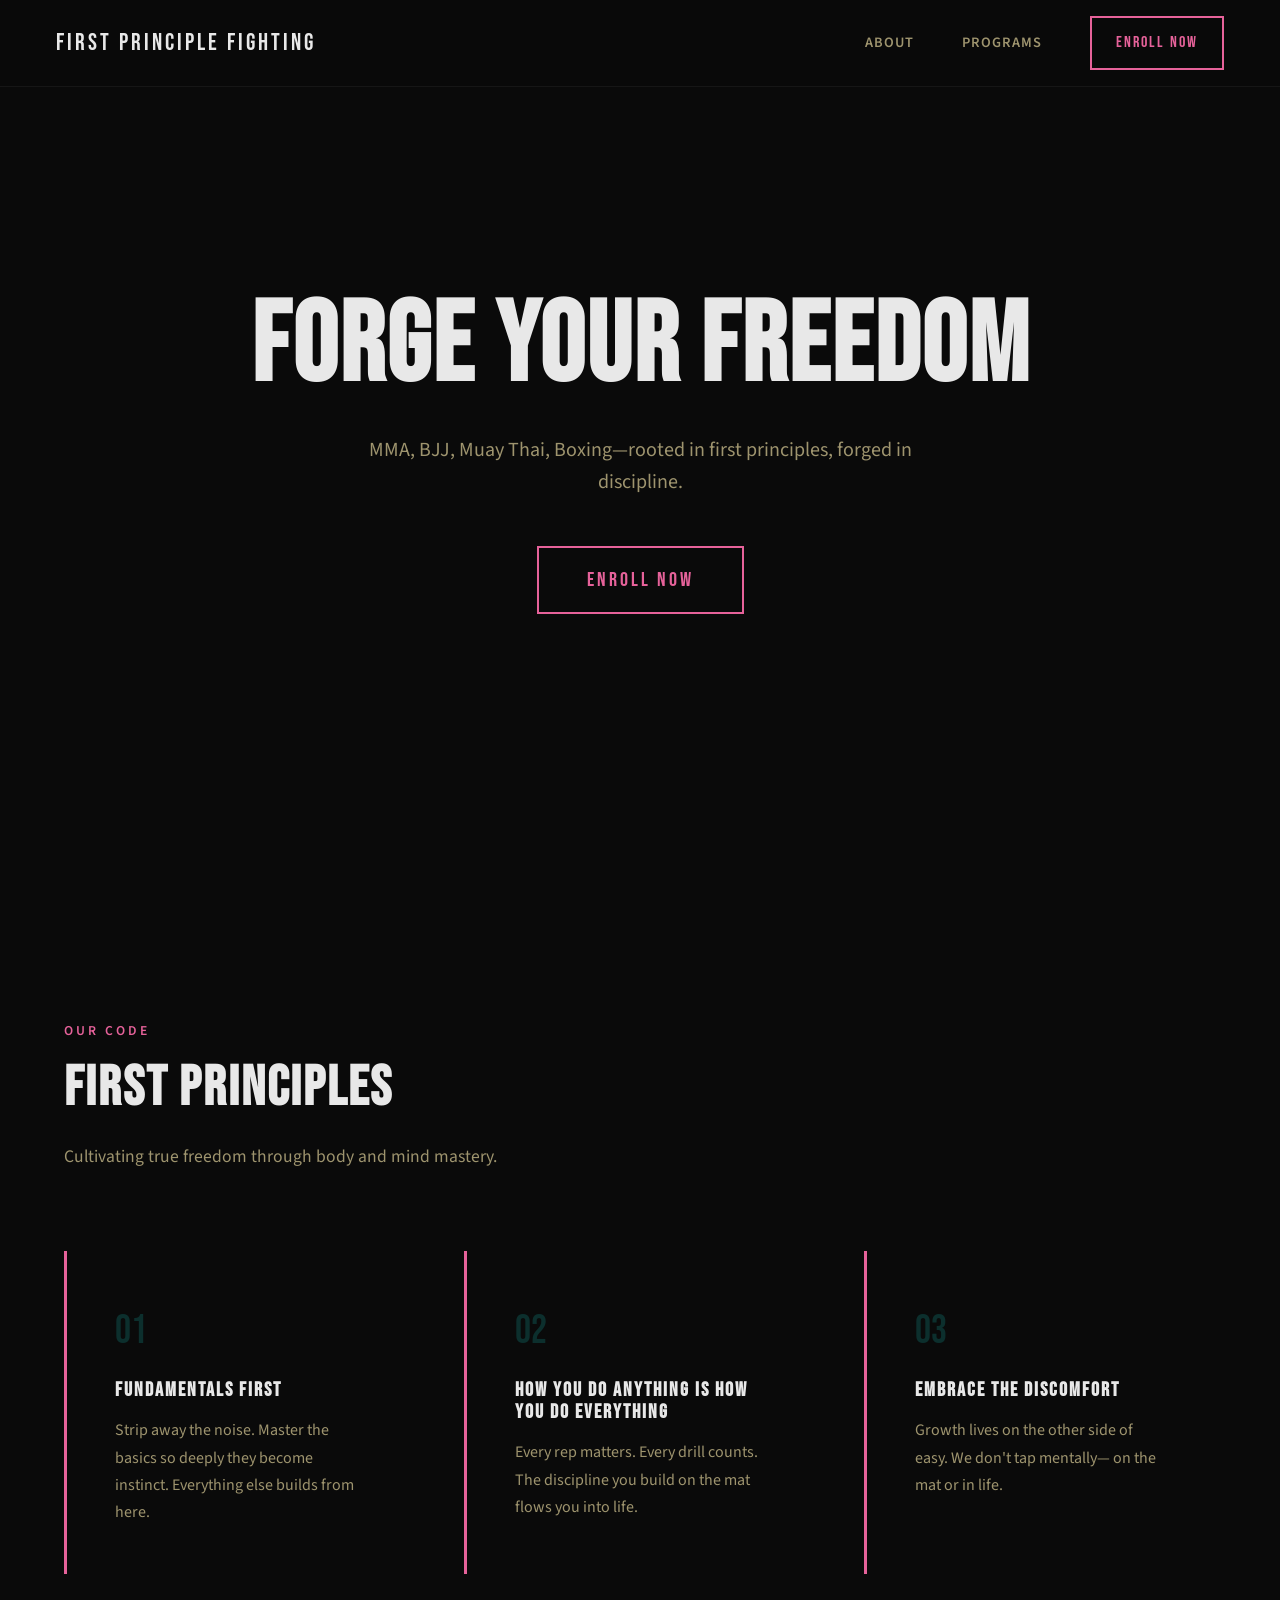
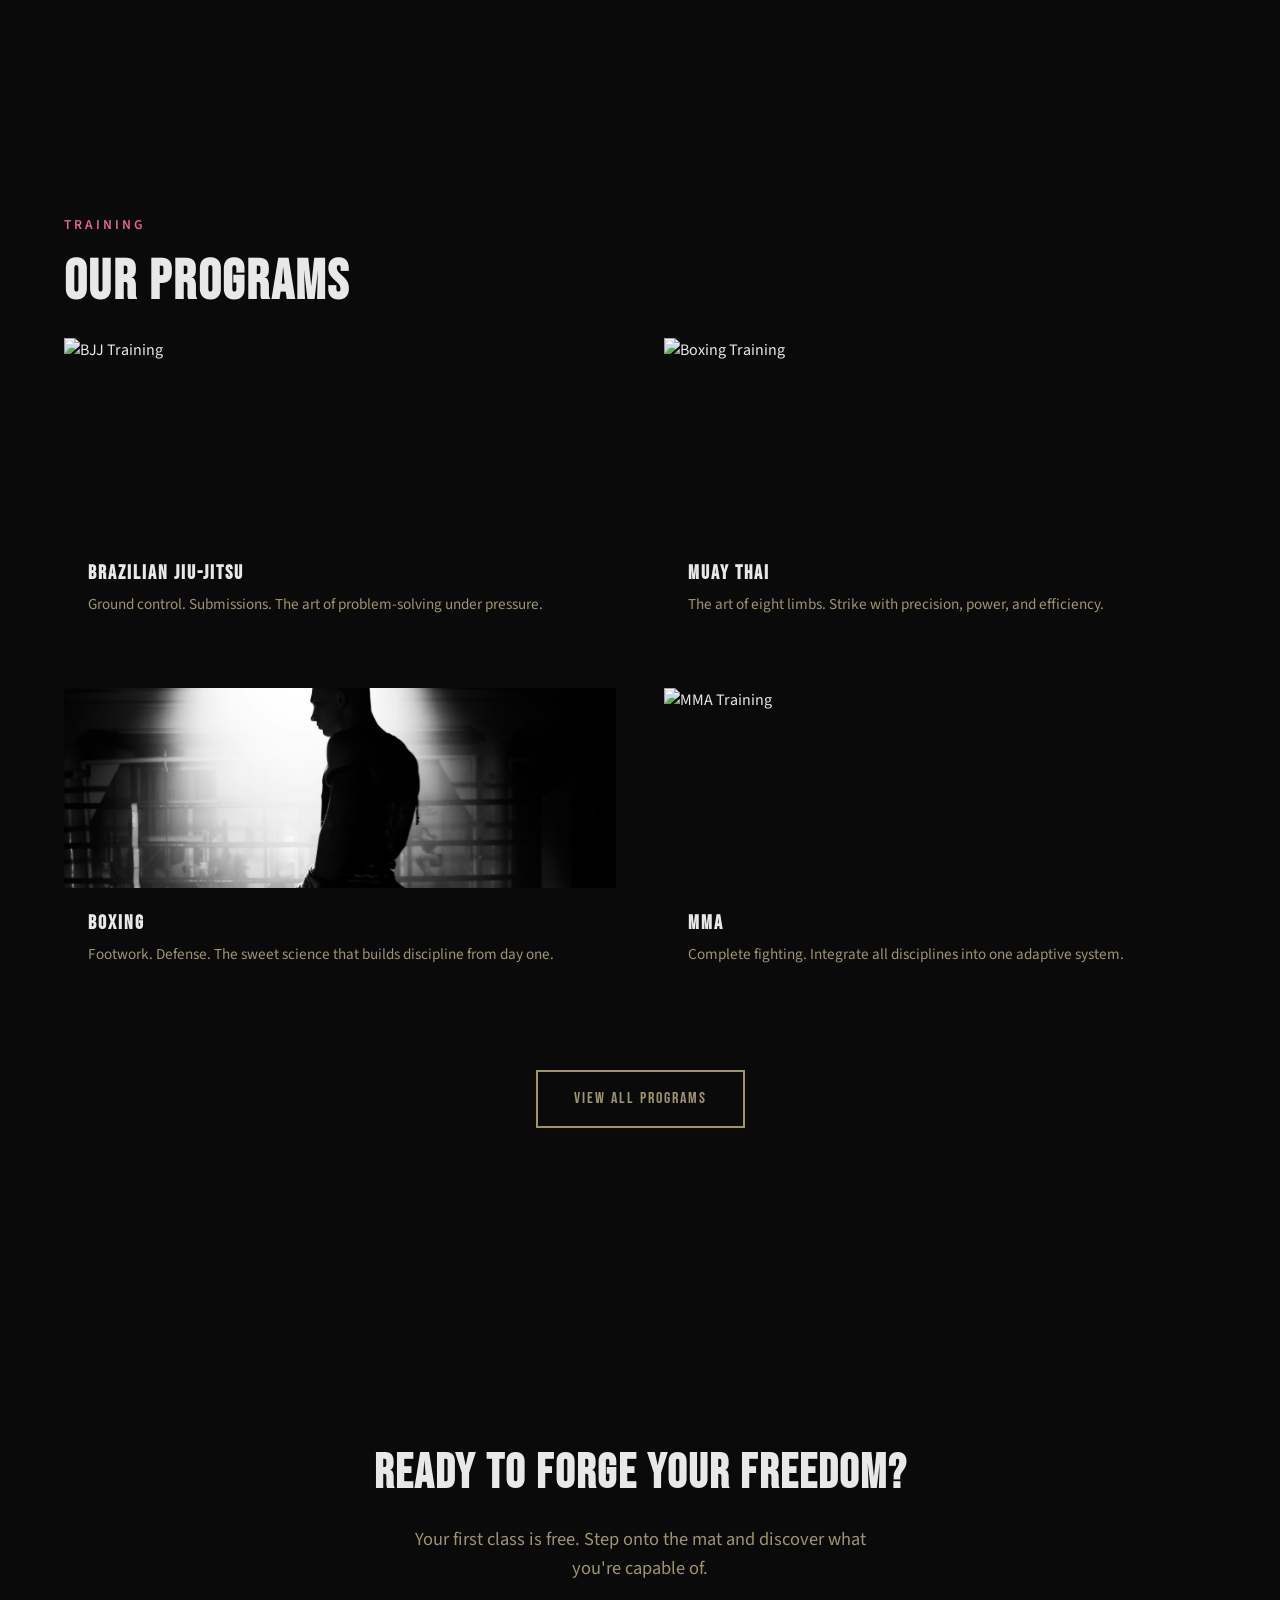
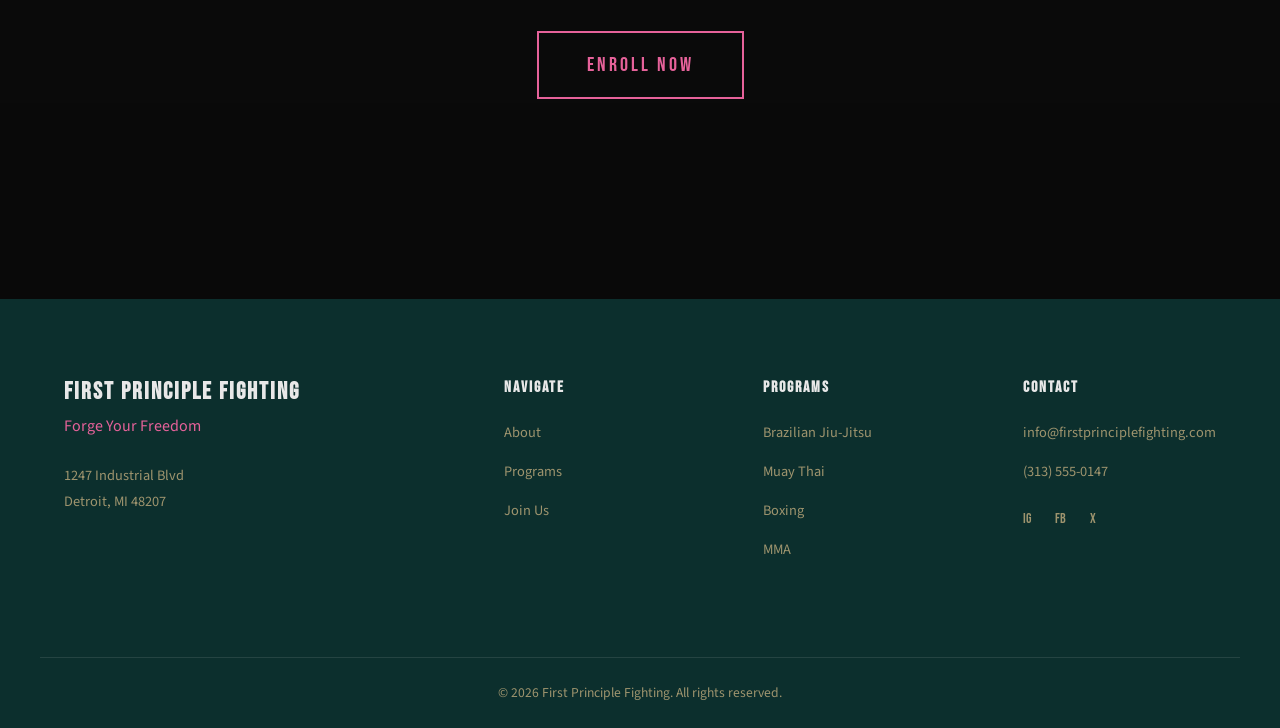
==== index.html @ 308d9d79 "First Principle Fighting - complete site" ====
<!DOCTYPE html>
<html lang="en">
<head>
    <meta charset="UTF-8">
    <meta name="viewport" content="width=device-width, initial-scale=1.0">
    <!-- Google Fonts -->
<link rel="preconnect" href="https://fonts.googleapis.com">
<link rel="preconnect" href="https://fonts.gstatic.com" crossorigin>
<link href="https://fonts.googleapis.com/css2?family=Bebas+Neue&family=Source+Sans+Pro:wght@400;600;700&display=swap" rel="stylesheet">


<link rel="stylesheet" href="css/style.css">
    <title>First Principle Fighting</title>
</head>
<body>
    <header class="nav">
        <div class="container nav-container">
            <a href="index.html" class="nav-logo">First Principle Fighting</a>

            <button class="nav-toggle" aria-label="toggle menu">
                <span class="hamburger"></span>
            </button>

            <nav class="nav-menu">
                <a href="about.html" class="nav-link">About</a>
                <a href="programs.html" class="nav-link">Programs</a>
                <a href="join.html" class="nav-cta">Enroll Now</a>
            </nav>

        </div>

    </header>

    <section class="hero">
    <div class="hero-overlay"></div>
    <div class="container hero-content">
        <h1 class="hero-headline">Forge Your Freedom</h1>
        <p class="hero-subheadline">MMA, BJJ, Muay Thai, Boxing—rooted in first principles, forged in discipline.</p>
        <a href="join.html" class="hero-cta">Enroll Now</a>
    </div>
</section>

<section id="philosophy" class="philosophy">
    <div class="container">
        <p class="section-label">Our Code</p>
        <h2 class="section-headline">First Principles</h2>
        <p class="section-intro">Cultivating true freedom through body and mind mastery.</p>
        
        <div class="tenets">
            <div class="tenet">
                <span class="tenet-number">01</span>
                <h3 class="tenet-title">Fundamentals First</h3>
                <p class="tenet-description">Strip away the noise. Master the basics so deeply they become instinct. Everything else builds from here.</p>
            </div>
            
            <div class="tenet">
                <span class="tenet-number">02</span>
                <h3 class="tenet-title">How You Do Anything Is How You Do Everything</h3>
                <p class="tenet-description">Every rep matters. Every drill counts. The discipline you build on the mat flows you into life.</p>
            </div>
            
            <div class="tenet">
                <span class="tenet-number">03</span>
                <h3 class="tenet-title">Embrace The Discomfort</h3>
                <p class="tenet-description">Growth lives on the other side of easy. We don't tap mentally— on the mat or in life.</p>
            </div>
        </div>
    </div>
</section>

<section id="programs" class="programs-preview">
    <div class="container">
        <p class="section-label">Training</p>
        <h2 class="section-headline">Our Programs</h2>
        
        <div class="programs-grid">
            <div class="program-card">
                <div class="program-image">
                    <img src="images/bjj.jpg" alt="BJJ Training">
                </div>
                <h3 class="program-title">Brazilian Jiu-Jitsu</h3>
                <p class="program-description">Ground control. Submissions. The art of problem-solving under pressure.</p>
            </div>
            
            <div class="program-card">
                <div class="program-image">
                   <img src="images/muay_thai.jpg" alt="Boxing Training" style="object-position: center top;">
                </div>
                <h3 class="program-title">Muay Thai</h3>
                <p class="program-description">The art of eight limbs. Strike with precision, power, and efficiency.</p>
            </div>
            
            <div class="program-card">
                <div class="program-image">
                    <img src="images/boxing.jpg" alt="Boxing Training" style="object-position: center 20%;">
                </div>
                <h3 class="program-title">Boxing</h3>
                <p class="program-description">Footwork. Defense. The sweet science that builds discipline from day one.</p>
            </div>
            
            <div class="program-card">
                <div class="program-image">
                    <img src="images/cage_fight.jpg" alt="MMA Training">
                </div>
                <h3 class="program-title">MMA</h3>
                <p class="program-description">Complete fighting. Integrate all disciplines into one adaptive system.</p>
            </div>
        </div>
        
        <div class="programs-cta">
            <a href="programs.html" class="btn-secondary">View All Programs</a>
        </div>
    </div>
</section>

<section class="final-cta">
    <div class="final-cta-overlay"></div>
    <div class="container final-cta-content">
        <h2 class="final-cta-headline">Ready to Forge Your Freedom?</h2>
        <p class="final-cta-text">Your first class is free. Step onto the mat and discover what you're capable of.</p>
        <a href="join.html" class="hero-cta">Enroll Now</a>
    </div>
</section>
    <footer class="footer">
    <div class="container footer-grid">
        <div class="footer-brand">
            <h3 class="footer-logo">First Principle Fighting</h3>
            <p class="footer-tagline">Forge Your Freedom</p>
            <p class="footer-address">
                1247 Industrial Blvd<br>
                Detroit, MI 48207
            </p>
        </div>
        
        <div class="footer-links">
            <h4 class="footer-heading">Navigate</h4>
            <a href="about.html">About</a>
            <a href="programs.html">Programs</a>
            <a href="join.html">Join Us</a>
        </div>
        
        <div class="footer-programs">
            <h4 class="footer-heading">Programs</h4>
            <a href="programs.html">Brazilian Jiu-Jitsu</a>
            <a href="programs.html">Muay Thai</a>
            <a href="programs.html">Boxing</a>
            <a href="programs.html">MMA</a>
        </div>
        
        <div class="footer-contact">
            <h4 class="footer-heading">Contact</h4>
            <p>info@firstprinciplefighting.com</p>
            <p>(313) 555-0147</p>
            <div class="footer-socials">
                <a href="#" class="social-link">IG</a>
                <a href="#" class="social-link">FB</a>
                <a href="#" class="social-link">X</a>
            </div>
        </div>
    </div>
    
    <div class="footer-bottom">
        <div class="container">
            <p>&copy; 2026 First Principle Fighting. All rights reserved.</p>
        </div>
    </div>
</footer>
    <script src="js/main.js"></script>

</body>

</html>
---- css/style.css ----
:root {
    --primary: #0c2f2d;
    --secondary: #ad6a3c;
    --accent: #e6629a;
    --bg-dark: #0a0a0a;
    --text-primary: #e8e8e8;
    --text-muted: #9e946e;

    --font-heading: 'Bebas Neue', sans-serif;
    --font-body: 'Source Sans Pro', sans-serif;

    --space-xs: 8px;
    --space-sm: 16px;
    --space-md: 24px;
    --space-lg: 48px;
    --space-xl: 80px;
    --space-2xl: 120px;

    --transition-fast: 0.2s ease;
    --transition-medium: 0.4s ease;

}

*  {
    margin: 0;
    padding: 0;
    box-sizing: border-box;
}

html {
    scroll-behavior: smooth;
}

body {
    font-family: var(--font-body);
    background: var(--bg-dark);
    color: var(--text-primary);
    line-height: 1.6;
}

h1, h2, h3, h4, h5, h6 {
    font-family: var(--font-heading);
    line-height: 1.1;
    text-transform: uppercase;
    letter-spacing: 2px;
}

a {
    text-decoration: none;
    color: inherit;

}

img {
    max-width: 100%;
    display: block;
}

.container {
    max-width: 1200px;
    margin: 0 auto;
    padding: 0 var(--space-md);
}

section {
    padding: var(--space-xl) 0;
}

@media (min-width: 768px) {
    section {
        padding: var(--space-2xl) 0;
    }
}

.nav {
    position: fixed;
    top: 0;
    left: 0;
    right: 0;
    z-index: 1000;
    background: rgba(10, 10, 10, 0.95);
    border-bottom: 1px solid rgba(255, 255, 255, 0.05);
}

.nav-container {
    display: flex;
    justify-content: space-between;
    align-items: center;
    padding: var(--space-sm);
}

.nav-logo {
    font-family: var(--font-heading);
    font-size: 1.5rem;
    letter-spacing: 3px;
    text-transform: uppercase;
    color: var(--text-primary);
    transition: color var(--transition-fast);
}

.nav-logo:hover {
    color: var(--accent)
}

.nav-menu {
    display: flex;
    align-items: center;
    gap: var(--space-lg);
}

.nav-link {
    font-family: var(--font-body);
    font-size: 0.9rem;
    font-weight: 600;
    text-transform: uppercase;
    letter-spacing: 1px;
    color: var(--text-muted);
    transition: color var(--transition-fast);
}

.nav-link:hover {
    color: var(--text-primary);
}

.nav-cta {
    font-family: var(--font-heading);
    font-size: 1rem;
    letter-spacing: 2px;
    text-transform: uppercase;
    padding: 12px 24px;
    background: transparent;
    border: 2px solid var(--accent);
    color: var(--accent);
    transition: all var(--transition-fast);
}

.nav-cta:hover {
    background: var(--accent);
    color: var(--bg-dark);
}

/* Hamburger button - hidden on desktop */
.nav-toggle {
    display: none;
    background: none;
    border: none;
    cursor: pointer;
    padding: 10px;
}

.hamburger {
    display: block;
    width: 24px;
    height: 2px;
    background: var(--text-primary);
    position: relative;
}

.hamburger::before,
.hamburger::after {
    content: '';
    position: absolute;
    width: 24px;
    height: 2px;
    background: var(--text-primary);
    left: 0;
}

.hamburger::before { top: -8px; }
.hamburger::after { top: 8px; }

/* Mobile styles */
@media (max-width: 768px) {
    .nav-toggle {
        display: block;
    }
    
    .nav-menu {
        display: none;
        position: absolute;
        top: 100%;
        left: 0;
        right: 0;
        flex-direction: column;
        background: var(--bg-dark);
        padding: var(--space-lg);
        gap: var(--space-md);
        border-bottom: 1px solid rgba(255, 255, 255, 0.05);
    }
    
    .nav-menu.active {
        display: flex;
    }
    
    .nav-cta {
        width: 100%;
        text-align: center;
    }
}

/* ============================================
   HERO
   ============================================ */

.hero {
    position: relative;
    min-height: 100vh;
    display: flex;
    align-items: center;
    justify-content: center;
    background-image: url('../images/winner.jpg');
    background-size: cover;
    background-position: center;
    background-attachment: fixed;  /* Subtle parallax effect */
}

.hero-overlay {
    position: absolute;
    top: 0;
    left: 0;
    right: 0;
    bottom: 0;
    background: linear-gradient(
        to bottom,
        rgba(10, 10, 10, 0.7),
        rgba(10, 10, 10, 0.9)
    );
}

.hero-content {
    position: relative;  /* Puts content above the overlay */
    z-index: 1;
    text-align: center;
    padding: var(--space-xl) var(--space-md);
}

.hero-headline {
    font-size: clamp(3rem, 10vw, 7rem);
    color: var(--text-primary);
    margin-bottom: var(--space-md);
    animation: fadeInUp 1s ease forwards;
}

.hero-subheadline {
    font-size: clamp(1rem, 2.5vw, 1.25rem);
    color: var(--text-muted);
    max-width: 600px;
    margin: 0 auto var(--space-lg);
    animation: fadeInUp 1s ease 0.2s forwards;
    opacity: 0;
}

.hero-cta {
    display: inline-block;
    font-family: var(--font-heading);
    font-size: 1.25rem;
    letter-spacing: 3px;
    text-transform: uppercase;
    padding: 16px 48px;
    background: transparent;
    border: 2px solid var(--accent);
    color: var(--accent);
    transition: all var(--transition-medium);
    animation: fadeInUp 1s ease 0.4s forwards;
    opacity: 0;
}

.hero-cta:hover {
    background: var(--accent);
    color: var(--bg-dark);
    box-shadow: 0 0 30px rgba(230, 98, 154, 0.3);
}

/* Fade In Animation */
@keyframes fadeInUp {
    from {
        opacity: 0;
        transform: translateY(30px);
    }
    to {
        opacity: 1;
        transform: translateY(0);
    }
}
/* ============================================
   PHILOSOPHY / THE CODE
   ============================================ */

.philosophy {
    background: var(--bg-dark);
    padding: var(--space-2xl) 0;
}

.section-label {
    font-family: var(--font-body);
    font-size: 0.85rem;
    font-weight: 600;
    text-transform: uppercase;
    letter-spacing: 3px;
    color: var(--accent);
    margin-bottom: var(--space-sm);
}

.section-headline {
    font-size: clamp(2rem, 6vw, 3.5rem);
    color: var(--text-primary);
    margin-bottom: var(--space-md);
}

.section-intro {
    font-size: 1.1rem;
    color: var(--text-muted);
    max-width: 600px;
    margin-bottom: var(--space-xl);
}

.tenets {
    display: grid;
    grid-template-columns: repeat(3, 1fr);
    gap: var(--space-lg);
}

.tenet {
    padding: var(--space-lg);
    background: var(--bg-card);
    border-left: 3px solid var(--accent);
    transition: transform var(--transition-medium);
}

.tenet:hover {
    transform: translateX(8px);
}

.tenet-number {
    font-family: var(--font-heading);
    font-size: 2.5rem;
    color: var(--primary);
    display: block;
    margin-bottom: var(--space-sm);
}

.tenet-title {
    font-size: 1.25rem;
    color: var(--text-primary);
    margin-bottom: var(--space-sm);
}

.tenet-description {
    font-size: 1rem;
    color: var(--text-muted);
    line-height: 1.7;
}

/* Mobile: stack the tenets */
@media (max-width: 900px) {
    .tenets {
        grid-template-columns: 1fr;
    }
}

/* ============================================
   PROGRAMS PREVIEW
   ============================================ */

.programs-preview {
    background: var(--bg-card);
    padding: var(--space-2xl) 0;
}

.programs-grid {
    display: grid;
    grid-template-columns: repeat(2, 1fr);
    gap: var(--space-lg);
    margin-bottom: var(--space-xl);
}

.program-card {
    background: var(--bg-dark);
    overflow: hidden;
    transition: transform var(--transition-medium);
}

.program-card:hover {
    transform: translateY(-8px);
}

.program-image {
    height: 200px;
    overflow: hidden;
}

.program-image img {
    width: 100%;
    height: 100%;
    object-fit: cover;
    transition: transform var(--transition-medium);
}

.program-card:hover .program-image img {
    transform: scale(1.05);
}

.program-title {
    font-size: 1.25rem;
    color: var(--text-primary);
    padding: var(--space-md) var(--space-md) var(--space-xs);
}

.program-description {
    font-size: 0.95rem;
    color: var(--text-muted);
    padding: 0 var(--space-md) var(--space-md);
    line-height: 1.6;
}

.programs-cta {
    text-align: center;
}

.btn-secondary {
    display: inline-block;
    font-family: var(--font-heading);
    font-size: 1rem;
    letter-spacing: 2px;
    text-transform: uppercase;
    padding: 14px 36px;
    background: transparent;
    border: 2px solid var(--text-muted);
    color: var(--text-muted);
    transition: all var(--transition-fast);
}

.btn-secondary:hover {
    border-color: var(--accent);
    color: var(--accent);
}

/* Mobile: single column */
@media (max-width: 768px) {
    .programs-grid {
        grid-template-columns: 1fr;
    }
}

/* ============================================
   FINAL CTA
   ============================================ */

.final-cta {
    position: relative;
    min-height: 50vh;
    display: flex;
    align-items: center;
    justify-content: center;
    background-image: url('../images/gym.jpg');
    background-size: cover;
    background-position: center;
    background-attachment: fixed;
}

.final-cta-overlay {
    position: absolute;
    top: 0;
    left: 0;
    right: 0;
    bottom: 0;
    background: rgba(10, 10, 10, 0.85);
}

.final-cta-content {
    position: relative;
    z-index: 1;
    text-align: center;
    padding: var(--space-xl) var(--space-md);
}

.final-cta-headline {
    font-size: clamp(1.75rem, 5vw, 3rem);
    color: var(--text-primary);
    margin-bottom: var(--space-md);
}

.final-cta-text {
    font-size: 1.15rem;
    color: var(--text-muted);
    max-width: 500px;
    margin: 0 auto var(--space-lg);
}

/* ============================================
   FOOTER
   ============================================ */

.footer {
    background: var(--primary);
    padding-top: var(--space-xl);
}

.footer-grid {
    display: grid;
    grid-template-columns: 2fr 1fr 1fr 1fr;
    gap: var(--space-xl);
    padding-bottom: var(--space-xl);
    border-bottom: 1px solid rgba(255, 255, 255, 0.1);
}

.footer-logo {
    font-family: var(--font-heading);
    font-size: 1.5rem;
    color: var(--text-primary);
    margin-bottom: var(--space-xs);
}

.footer-tagline {
    font-size: 1rem;
    color: var(--accent);
    margin-bottom: var(--space-md);
}

.footer-address {
    font-size: 0.9rem;
    color: var(--text-muted);
    line-height: 1.8;
}

.footer-heading {
    font-family: var(--font-heading);
    font-size: 1rem;
    color: var(--text-primary);
    margin-bottom: var(--space-md);
    letter-spacing: 2px;
}

.footer-links a,
.footer-programs a,
.footer-contact p {
    display: block;
    font-size: 0.9rem;
    color: var(--text-muted);
    margin-bottom: var(--space-sm);
    transition: color var(--transition-fast);
}

.footer-links a:hover,
.footer-programs a:hover {
    color: var(--accent);
}

.footer-socials {
    display: flex;
    gap: var(--space-md);
    margin-top: var(--space-md);
}

.social-link {
    font-family: var(--font-heading);
    font-size: 0.9rem;
    color: var(--text-muted);
    transition: color var(--transition-fast);
}

.social-link:hover {
    color: var(--accent);
}

.footer-bottom {
    padding: var(--space-md) 0;
    text-align: center;
}

.footer-bottom p {
    font-size: 0.85rem;
    color: var(--text-muted);
}

/* Mobile: stack footer columns */
@media (max-width: 768px) {
    .footer-grid {
        grid-template-columns: 1fr;
        gap: var(--space-lg);
    }
}

/* ============================================
   PAGE HERO (Interior Pages)
   ============================================ */

.page-hero {
    position: relative;
    min-height: 40vh;
    display: flex;
    align-items: center;
    justify-content: center;
    background-image: url('../images/spare.jpg');
    background-size: cover;
    background-position: center;
    margin-top: 60px; /* Account for fixed nav */
}

.page-hero-overlay {
    position: absolute;
    top: 0;
    left: 0;
    right: 0;
    bottom: 0;
    background: rgba(10, 10, 10, 0.8);
}

.page-hero-content {
    position: relative;
    z-index: 1;
    text-align: center;
}

.page-hero-headline {
    font-size: clamp(2.5rem, 8vw, 5rem);
    color: var(--text-primary);
}

/* ============================================
   OUR STORY
   ============================================ */

.story {
    background: var(--bg-dark);
    padding: var(--space-2xl) 0;
}

.story-grid {
    display: grid;
    grid-template-columns: 1fr 1fr;
    gap: var(--space-xl);
    align-items: center;
}

.story-content {
    padding-right: var(--space-lg);
}

.story-text {
    font-size: 1.05rem;
    color: var(--text-muted);
    line-height: 1.8;
    margin-bottom: var(--space-md);
}

.story-text:last-of-type {
    margin-bottom: 0;
}

.story-image img {
    width: 100%;
    height: 100%;
    object-fit: cover;
    border-left: 4px solid var(--accent);
}

/* Mobile: stack story */
@media (max-width: 900px) {
    .story-grid {
        grid-template-columns: 1fr;
    }
    
    .story-content {
        padding-right: 0;
    }
    
    .story-image {
        order: -1; /* Image first on mobile */
    }
}

/* ============================================
   COACHES
   ============================================ */

.coaches {
    background: var(--bg-card);
    padding: var(--space-2xl) 0;
}

.coaches-grid {
    display: grid;
    grid-template-columns: repeat(2, 1fr);
    gap: var(--space-xl);
    margin-top: var(--space-xl);
}

.coach-card {
    display: grid;
    grid-template-columns: 180px 1fr;
    gap: var(--space-lg);
    background: var(--bg-dark);
    padding: var(--space-lg);
    border-bottom: 3px solid var(--accent);
    transition: transform var(--transition-medium);
}

.coach-card:hover {
    transform: translateY(-4px);
}

.coach-image img {
    width: 180px;
    height: 220px;
    object-fit: cover;
    filter: grayscale(30%);
    transition: filter var(--transition-medium);
}

.coach-card:hover .coach-image img {
    filter: grayscale(0%);
}

.coach-name {
    font-size: 1.25rem;
    color: var(--text-primary);
    margin-bottom: var(--space-xs);
}

.coach-title {
    font-size: 0.9rem;
    color: var(--accent);
    text-transform: uppercase;
    letter-spacing: 1px;
    margin-bottom: var(--space-md);
}

.coach-bio {
    font-size: 0.95rem;
    color: var(--text-muted);
    line-height: 1.7;
    margin-bottom: var(--space-md);
}

.coach-vision {
    font-size: 0.95rem;
    font-style: italic;
    color: var(--text-primary);
    line-height: 1.7;
    padding-left: var(--space-md);
    border-left: 2px solid var(--secondary);
}

/* Mobile: stack coach cards */
@media (max-width: 1000px) {
    .coaches-grid {
        grid-template-columns: 1fr;
    }
}

@media (max-width: 600px) {
    .coach-card {
        grid-template-columns: 1fr;
        text-align: center;
    }
    
    .coach-image img {
        width: 100%;
        max-width: 250px;
        height: 280px;
        margin: 0 auto;
    }
    
    .coach-vision {
        border-left: none;
        padding-left: 0;
        border-top: 2px solid var(--secondary);
        padding-top: var(--space-md);
    }
}

/* ============================================
   THE SPACE
   ============================================ */

.space {
    background: var(--bg-dark);
    padding: var(--space-2xl) 0;
}

.space-grid {
    display: grid;
    grid-template-columns: 2fr 1fr;
    grid-template-rows: 1fr 1fr;
    gap: var(--space-md);
    margin-top: var(--space-xl);
}

.space-image img {
    width: 100%;
    height: 100%;
    object-fit: cover;
}

.space-image.large {
    grid-row: span 2;
}

.space-image img {
    transition: transform var(--transition-medium);
}

.space-image:hover img {
    transform: scale(1.03);
}

/* Mobile: single column */
@media (max-width: 768px) {
    .space-grid {
        grid-template-columns: 1fr;
        grid-template-rows: auto;
    }
    
    .space-image.large {
        grid-row: auto;
    }
    
    .space-image img {
        height: 250px;
    }
}

/* ============================================
   PROGRAMS INTRO
   ============================================ */

.programs-intro {
    background: var(--bg-dark);
    padding: var(--space-xl) 0;
    text-align: center;
}

.programs-intro-text {
    font-size: 1.15rem;
    color: var(--text-muted);
    max-width: 800px;
    margin: 0 auto;
    line-height: 1.8;
}

/* ============================================
   PROGRAM DETAIL SECTIONS
   ============================================ */

.program-detail {
    background: var(--bg-dark);
    padding: var(--space-2xl) 0;
}

.program-detail.alt {
    background: var(--bg-card);
}

.program-detail-grid {
    display: grid;
    grid-template-columns: 1fr 1fr;
    gap: var(--space-xl);
    align-items: center;
}

/* Flip layout for alternating sections */
.program-detail.alt .program-detail-grid {
    direction: rtl;
}

.program-detail.alt .program-detail-grid > * {
    direction: ltr;
}

.program-detail-image img {
    width: 100%;
    height: 450px;
    object-fit: cover;
}

.program-detail-title {
    font-size: clamp(2rem, 5vw, 3rem);
    color: var(--text-primary);
    margin-bottom: var(--space-md);
}

.program-detail-description {
    font-size: 1.1rem;
    color: var(--text-muted);
    line-height: 1.8;
    margin-bottom: var(--space-lg);
}

.program-detail-info {
    display: grid;
    grid-template-columns: 1fr 1fr;
    gap: var(--space-md);
    margin-bottom: var(--space-lg);
}

.info-block h4 {
    font-family: var(--font-heading);
    font-size: 1rem;
    color: var(--accent);
    margin-bottom: var(--space-xs);
    letter-spacing: 1px;
}

.info-block p {
    font-size: 0.95rem;
    color: var(--text-muted);
    line-height: 1.7;
}

.btn-primary {
    display: inline-block;
    font-family: var(--font-heading);
    font-size: 1rem;
    letter-spacing: 2px;
    text-transform: uppercase;
    padding: 14px 36px;
    background: var(--accent);
    border: 2px solid var(--accent);
    color: var(--bg-dark);
    transition: all var(--transition-fast);
}

.btn-primary:hover {
    background: transparent;
    color: var(--accent);
}

/* Mobile: stack program details */
@media (max-width: 900px) {
    .program-detail-grid {
        grid-template-columns: 1fr;
    }
    
    /* Reset direction on mobile */
    .program-detail.alt .program-detail-grid {
        direction: ltr;
    }
    
    .program-detail-image {
        order: -1;
    }
    
    .program-detail-image img {
        height: 300px;
    }
    
    .program-detail-info {
        grid-template-columns: 1fr;
    }
}

/* ============================================
   PROGRAMS CTA + SCHEDULE
   ============================================ */

.programs-cta-section {
    background: var(--bg-card);
    padding: var(--space-2xl) 0;
}

.programs-cta-grid {
    display: grid;
    grid-template-columns: 1fr 1fr;
    gap: var(--space-xl);
    align-items: center;
}

.programs-cta-text {
    font-size: 1.1rem;
    color: var(--text-muted);
    line-height: 1.8;
    margin-bottom: var(--space-lg);
}

.programs-schedule {
    background: rgba(0, 0, 0, 0.3);
    padding: var(--space-lg);
}

.schedule-title {
    font-size: 1.25rem;
    color: var(--text-primary);
    margin-bottom: var(--space-md);
    padding-bottom: var(--space-sm);
    border-bottom: 2px solid var(--accent);
}

.schedule-item {
    display: flex;
    justify-content: space-between;
    padding: var(--space-sm) 0;
    border-bottom: 1px solid rgba(255, 255, 255, 0.1);
}

.schedule-item:last-child {
    border-bottom: none;
}

.schedule-time {
    font-family: var(--font-heading);
    font-size: 0.95rem;
    color: var(--accent);
    letter-spacing: 1px;
}

.schedule-class {
    font-size: 0.95rem;
    color: var(--text-primary);
}

/* Mobile */
@media (max-width: 768px) {
    .programs-cta-grid {
        grid-template-columns: 1fr;
    }
    
    .programs-cta-content {
        text-align: center;
    }
}

/* ============================================
   FREE TRIAL CTA
   ============================================ */

.free-trial {
    background: var(--accent);
    padding: var(--space-xl) 0;
    text-align: center;
}

.free-trial-headline {
    font-size: clamp(1.75rem, 5vw, 2.5rem);
    color: var(--bg-dark);
    margin-bottom: var(--space-md);
}

.free-trial-text {
    font-size: 1.1rem;
    color: var(--bg-dark);
    max-width: 600px;
    margin: 0 auto var(--space-lg);
    opacity: 0.9;
}

.free-trial .btn-primary {
    background: var(--bg-dark);
    border-color: var(--bg-dark);
    color: var(--text-primary);
}

.free-trial .btn-primary:hover {
    background: transparent;
    color: var(--bg-dark);
}

/* ============================================
   MEMBERSHIP OPTIONS
   ============================================ */

.membership {
    background: var(--bg-dark);
    padding: var(--space-2xl) 0;
}

.membership-grid {
    display: grid;
    grid-template-columns: repeat(3, 1fr);
    gap: var(--space-lg);
    margin-top: var(--space-xl);
    margin-bottom: var(--space-lg);
}

.membership-card {
    background: var(--bg-card);
    padding: var(--space-lg);
    position: relative;
    border: 1px solid rgba(255, 255, 255, 0.05);
    transition: transform var(--transition-medium), border-color var(--transition-medium);
}

.membership-card:hover {
    transform: translateY(-8px);
    border-color: rgba(255, 255, 255, 0.1);
}

.membership-card.featured {
    border: 2px solid var(--accent);
    transform: scale(1.02);
}

.membership-card.featured:hover {
    transform: scale(1.02) translateY(-8px);
}

.membership-badge {
    position: absolute;
    top: 0;
    right: var(--space-md);
    background: var(--accent);
    color: var(--bg-dark);
    font-family: var(--font-heading);
    font-size: 0.75rem;
    letter-spacing: 1px;
    text-transform: uppercase;
    padding: 6px 12px;
}

.membership-header {
    margin-bottom: var(--space-md);
    padding-bottom: var(--space-md);
    border-bottom: 1px solid rgba(255, 255, 255, 0.1);
}

.membership-name {
    font-size: 1.5rem;
    color: var(--text-primary);
    margin-bottom: var(--space-xs);
}

.membership-focus {
    font-size: 0.9rem;
    color: var(--text-muted);
}

.membership-price {
    margin-bottom: var(--space-lg);
}

.price-amount {
    font-family: var(--font-heading);
    font-size: 3rem;
    color: var(--text-primary);
    letter-spacing: 1px;
}

.price-period {
    font-size: 1rem;
    color: var(--text-muted);
}

.membership-features {
    list-style: none;
    margin-bottom: var(--space-lg);
}

.membership-features li {
    font-size: 0.95rem;
    color: var(--text-muted);
    padding: var(--space-sm) 0;
    border-bottom: 1px solid rgba(255, 255, 255, 0.05);
    position: relative;
    padding-left: var(--space-md);
}

.membership-features li::before {
    content: '✓';
    position: absolute;
    left: 0;
    color: var(--accent);
}

.membership-features li:last-child {
    border-bottom: none;
}

.membership-card .btn-secondary,
.membership-card .btn-primary {
    width: 100%;
    text-align: center;
}

.membership-note {
    text-align: center;
    font-size: 0.85rem;
    color: var(--text-muted);
}

/* Mobile: stack membership cards */
@media (max-width: 900px) {
    .membership-grid {
        grid-template-columns: 1fr;
        max-width: 400px;
        margin-left: auto;
        margin-right: auto;
    }
    
    .membership-card.featured {
        transform: none;
        order: -1;
    }
    
    .membership-card.featured:hover {
        transform: translateY(-8px);
    }
}

/* ============================================
   FIRST VISIT / WHAT TO EXPECT
   ============================================ */

.first-visit {
    background: var(--bg-card);
    padding: var(--space-2xl) 0;
}

.steps-grid {
    display: grid;
    grid-template-columns: repeat(4, 1fr);
    gap: var(--space-lg);
    margin-top: var(--space-xl);
}

.step {
    text-align: center;
    padding: var(--space-md);
}

.step-number {
    font-family: var(--font-heading);
    font-size: 2.5rem;
    color: var(--accent);
    display: block;
    margin-bottom: var(--space-sm);
}

.step-title {
    font-size: 1.25rem;
    color: var(--text-primary);
    margin-bottom: var(--space-sm);
}

.step-description {
    font-size: 0.95rem;
    color: var(--text-muted);
    line-height: 1.7;
}

/* Mobile: 2x2 grid then stack */
@media (max-width: 900px) {
    .steps-grid {
        grid-template-columns: repeat(2, 1fr);
    }
}

@media (max-width: 500px) {
    .steps-grid {
        grid-template-columns: 1fr;
    }
}

/* ============================================
   CONTACT FORM
   ============================================ */

.contact {
    background: var(--bg-dark);
    padding: var(--space-2xl) 0;
}

.contact-grid {
    display: grid;
    grid-template-columns: 1fr 1fr;
    gap: var(--space-xl);
    align-items: start;
}

.contact-text {
    font-size: 1.05rem;
    color: var(--text-muted);
    line-height: 1.8;
    margin-bottom: var(--space-lg);
}

.contact-details {
    display: grid;
    gap: var(--space-md);
}

.contact-item h4 {
    font-family: var(--font-heading);
    font-size: 1rem;
    color: var(--accent);
    margin-bottom: var(--space-xs);
    letter-spacing: 1px;
}

.contact-item p {
    font-size: 0.95rem;
    color: var(--text-muted);
    line-height: 1.7;
}

.contact-form {
    background: var(--bg-card);
    padding: var(--space-lg);
}

.form-group {
    margin-bottom: var(--space-md);
}

.form-group label {
    display: block;
    font-size: 0.9rem;
    color: var(--text-primary);
    margin-bottom: var(--space-xs);
    text-transform: uppercase;
    letter-spacing: 1px;
}

.form-group input,
.form-group select,
.form-group textarea {
    width: 100%;
    padding: 14px;
    background: var(--bg-dark);
    border: 1px solid rgba(255, 255, 255, 0.1);
    color: var(--text-primary);
    font-family: var(--font-body);
    font-size: 1rem;
    transition: border-color var(--transition-fast);
}

.form-group input:focus,
.form-group select:focus,
.form-group textarea:focus {
    outline: none;
    border-color: var(--accent);
}

.form-group select {
    cursor: pointer;
}

.contact-form .btn-primary {
    width: 100%;
    margin-top: var(--space-sm);
}

/* Mobile: stack contact */
@media (max-width: 768px) {
    .contact-grid {
        grid-template-columns: 1fr;
    }
}

/* ============================================
   JOIN TESTIMONIAL
   ============================================ */

.join-testimonial {
    background: var(--bg-card);
    padding: var(--space-xl) 0;
    text-align: center;
}

.testimonial-quote {
    font-family: var(--font-body);
    font-size: clamp(1.1rem, 2.5vw, 1.35rem);
    font-style: italic;
    color: var(--text-primary);
    max-width: 800px;
    margin: 0 auto var(--space-md);
    line-height: 1.8;
}

.testimonial-author {
    font-size: 0.95rem;
    color: var(--accent);
    text-transform: uppercase;
    letter-spacing: 1px;
}
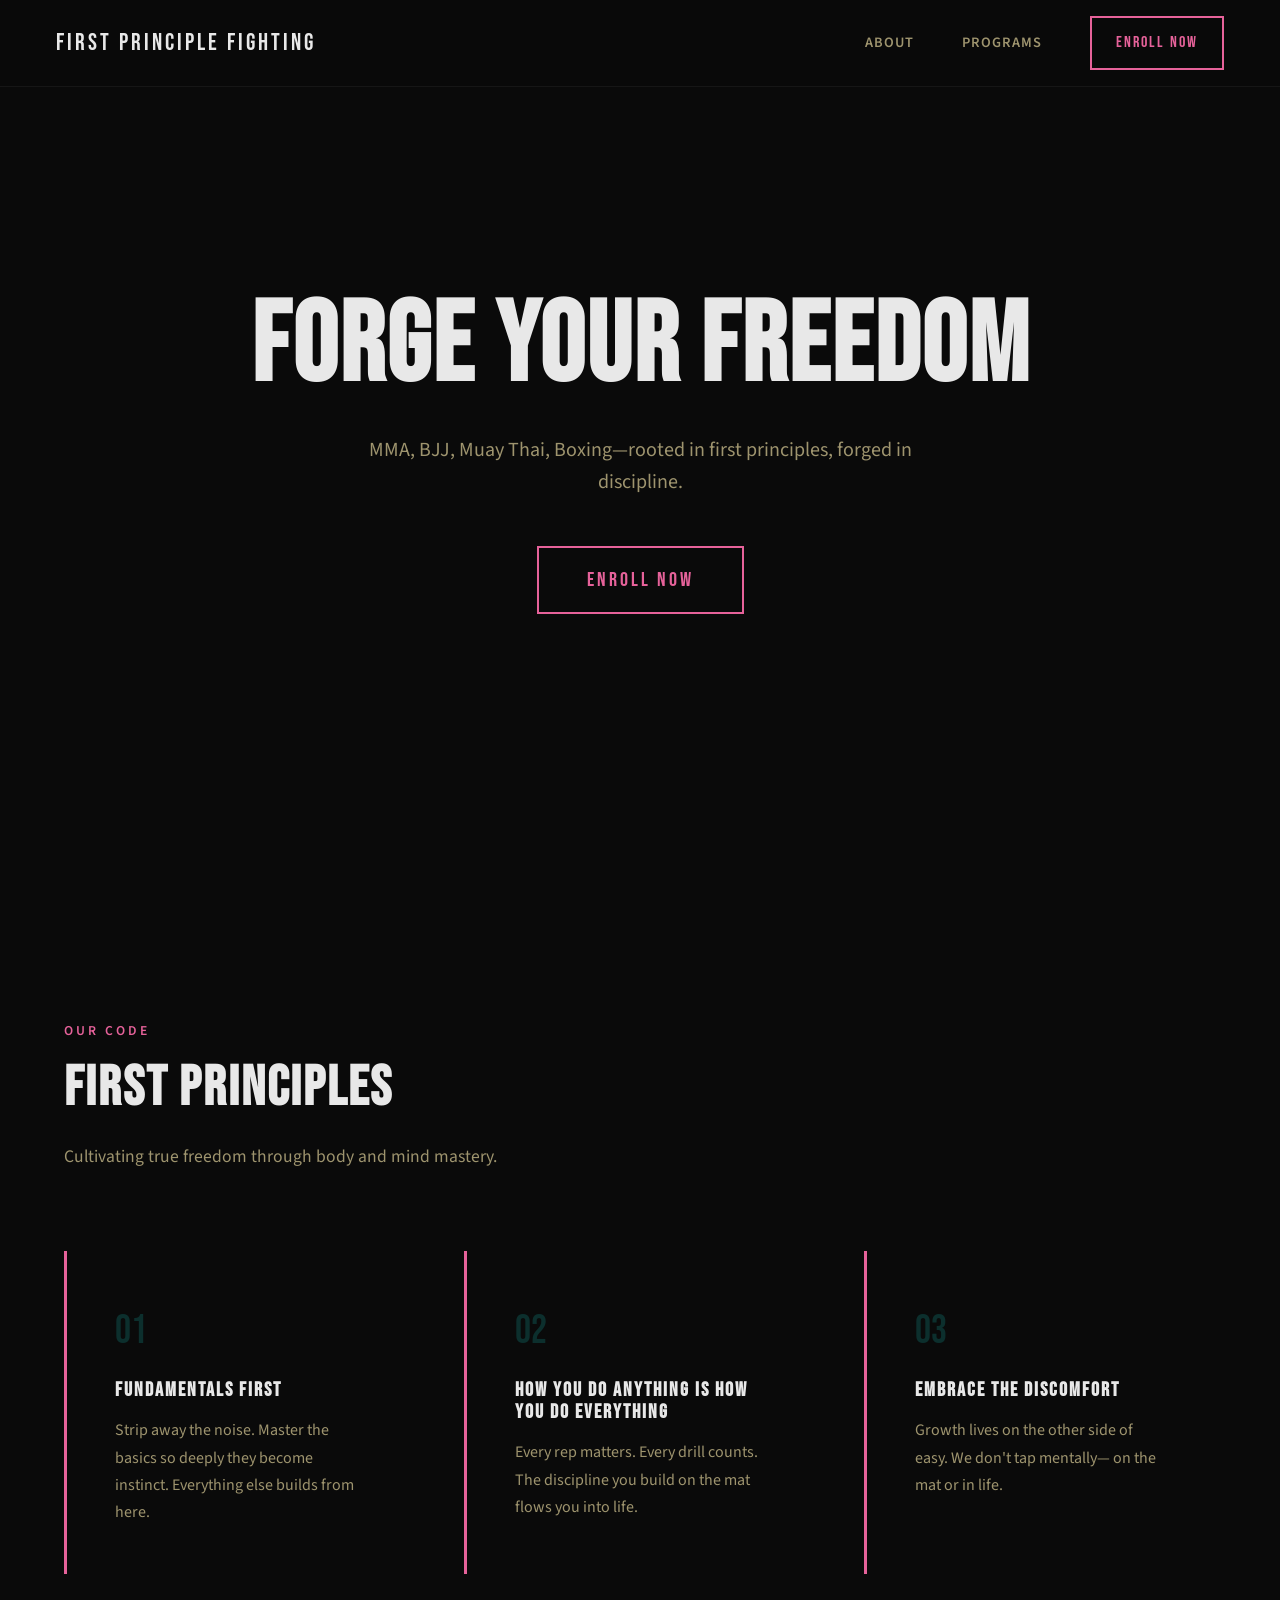
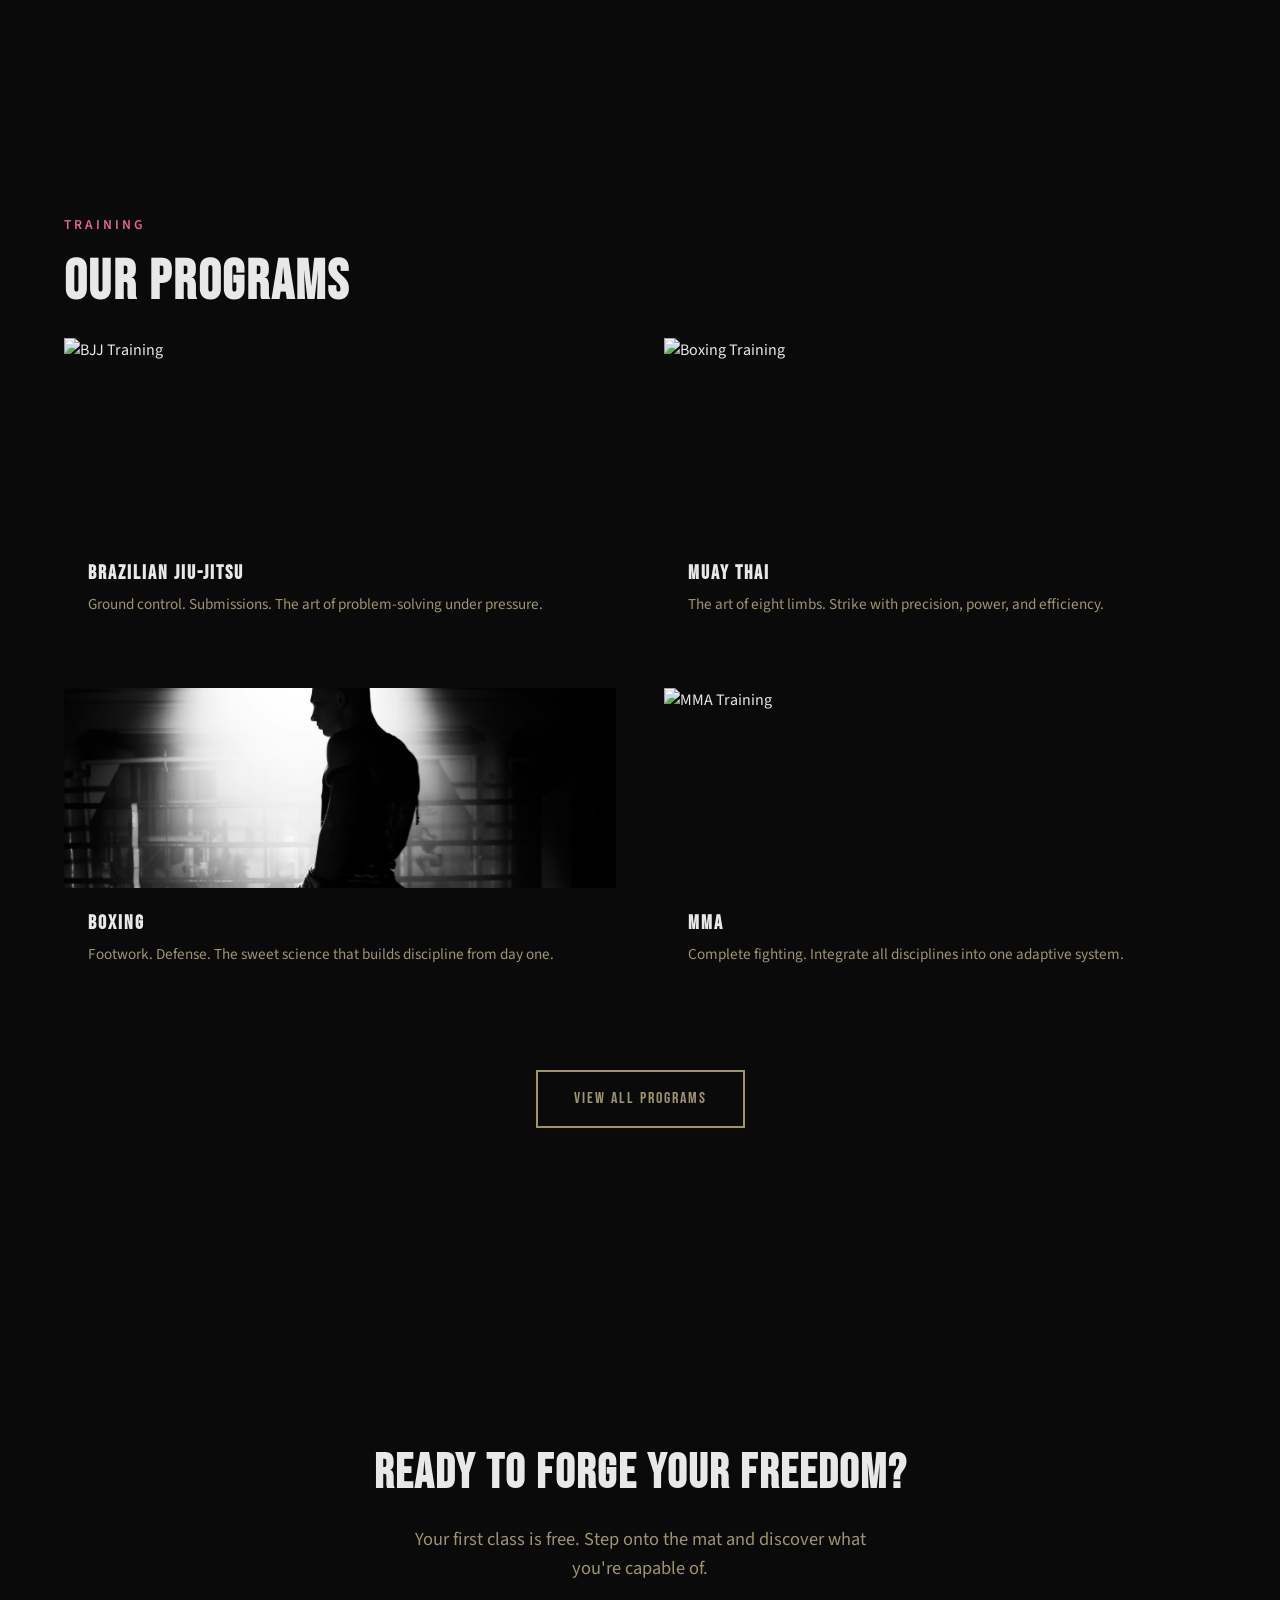
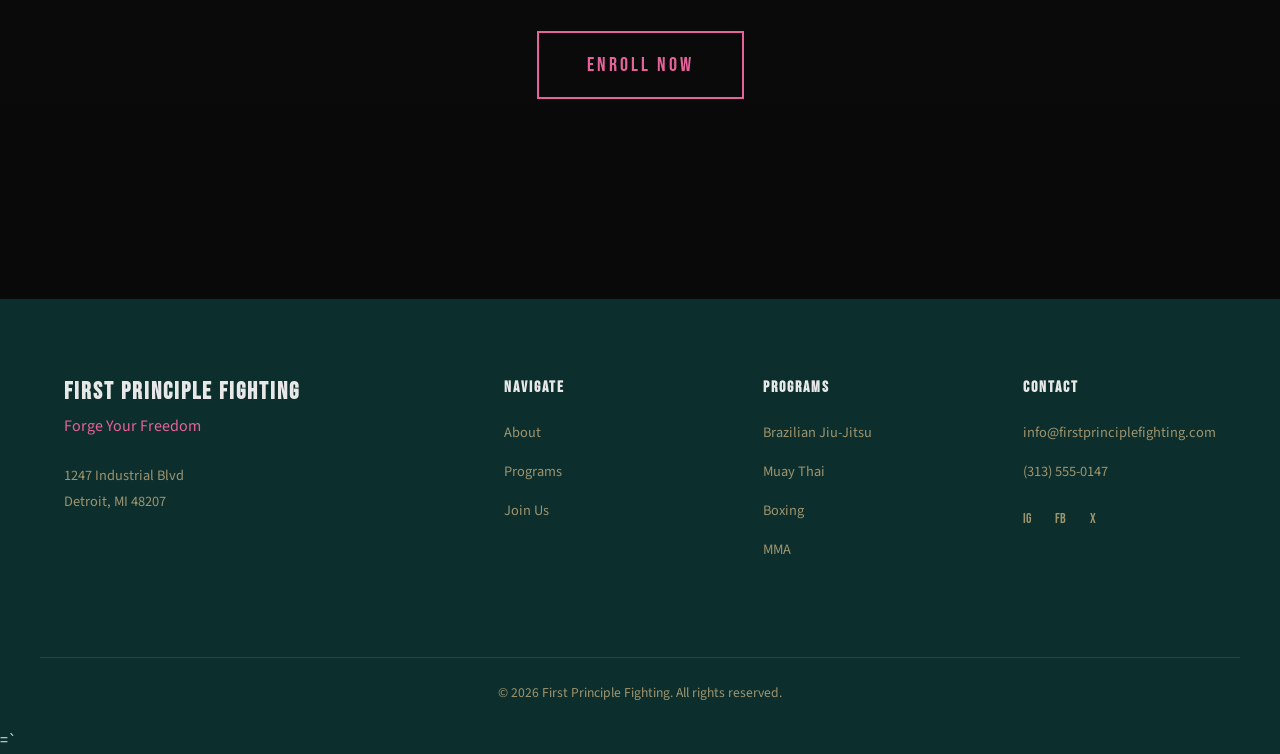
==== commit 82d1d60b: "Add favicon" ====
--- a/index.html
+++ b/index.html
@@ -11,6 +11,7 @@
 
 <link rel="stylesheet" href="css/style.css">
     <title>First Principle Fighting</title>
+    <link rel="icon" type="image/x-icon" href="favicon.ico">
 </head>
 <body>
     <header class="nav">
@@ -163,7 +164,7 @@
         <div class="container">
             <p>&copy; 2026 First Principle Fighting. All rights reserved.</p>
         </div>
-    </div>
+    </div>=`
 </footer>
     <script src="js/main.js"></script>
 
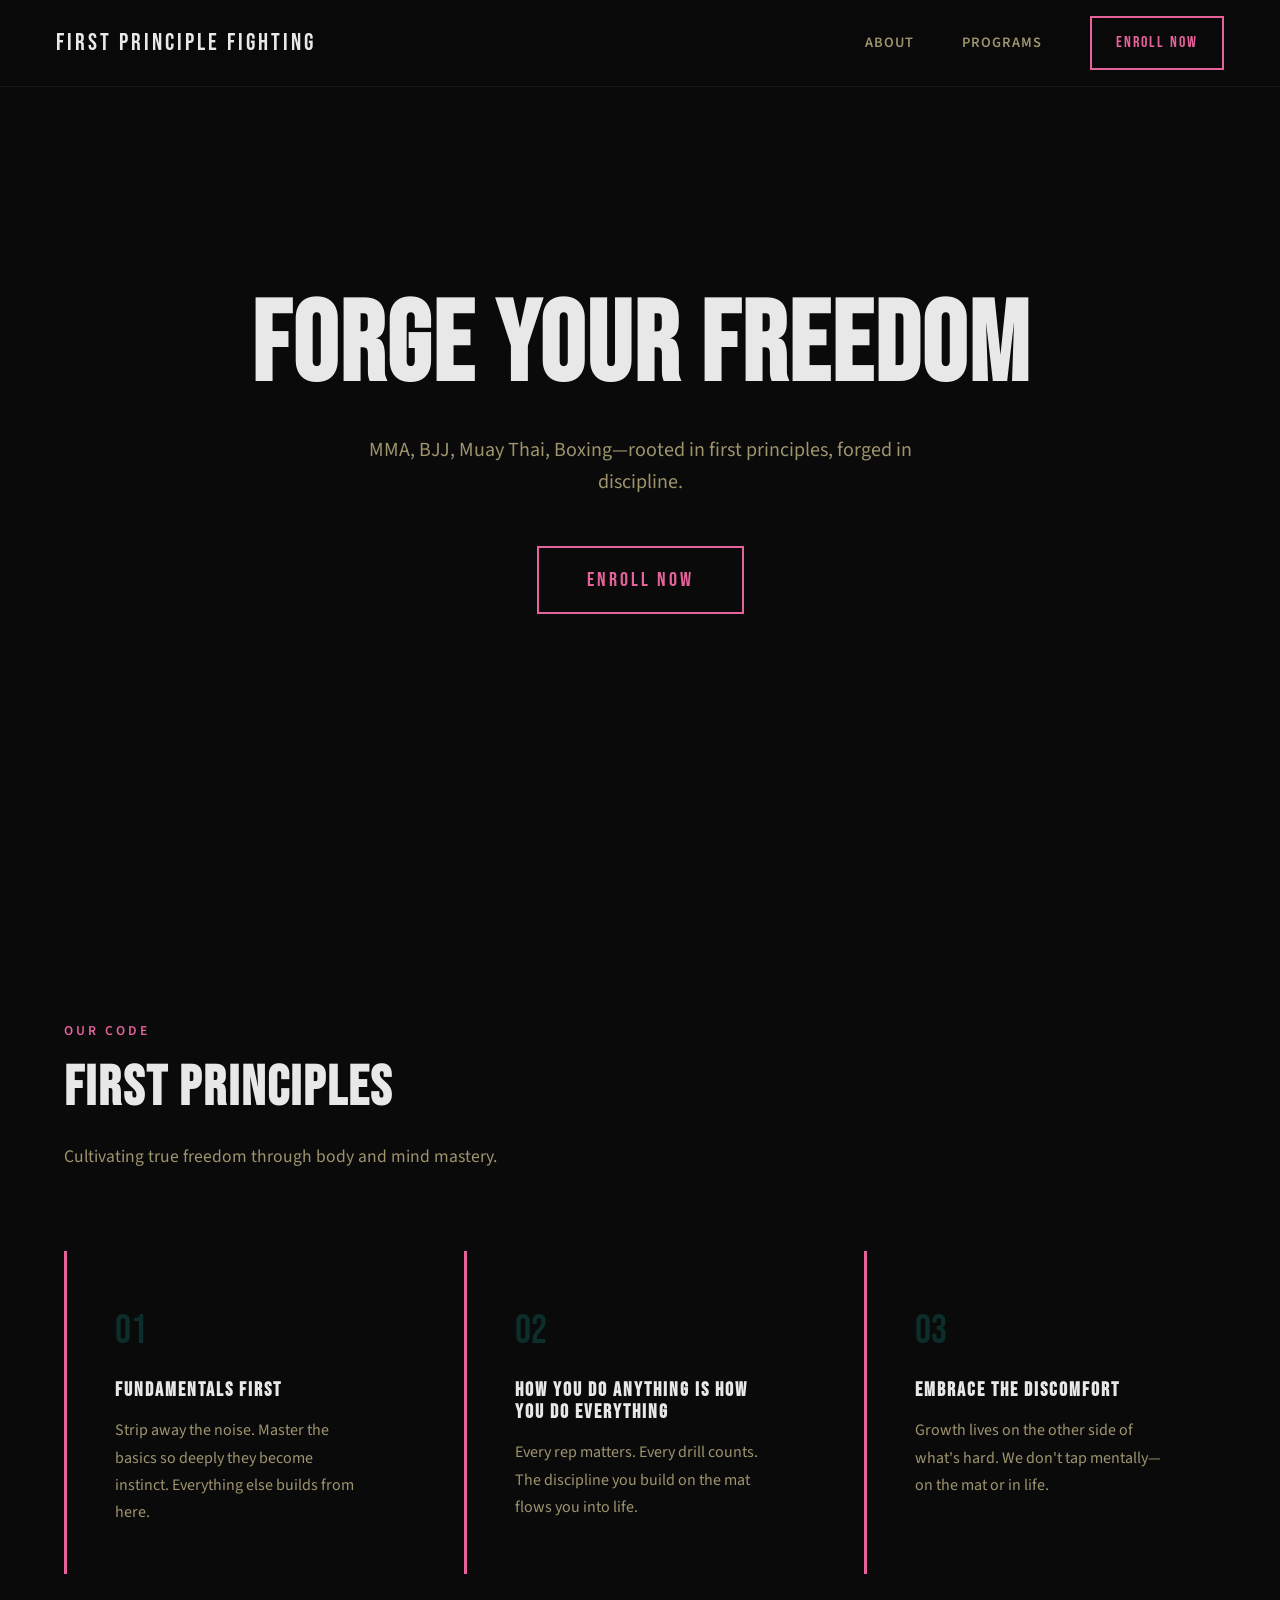
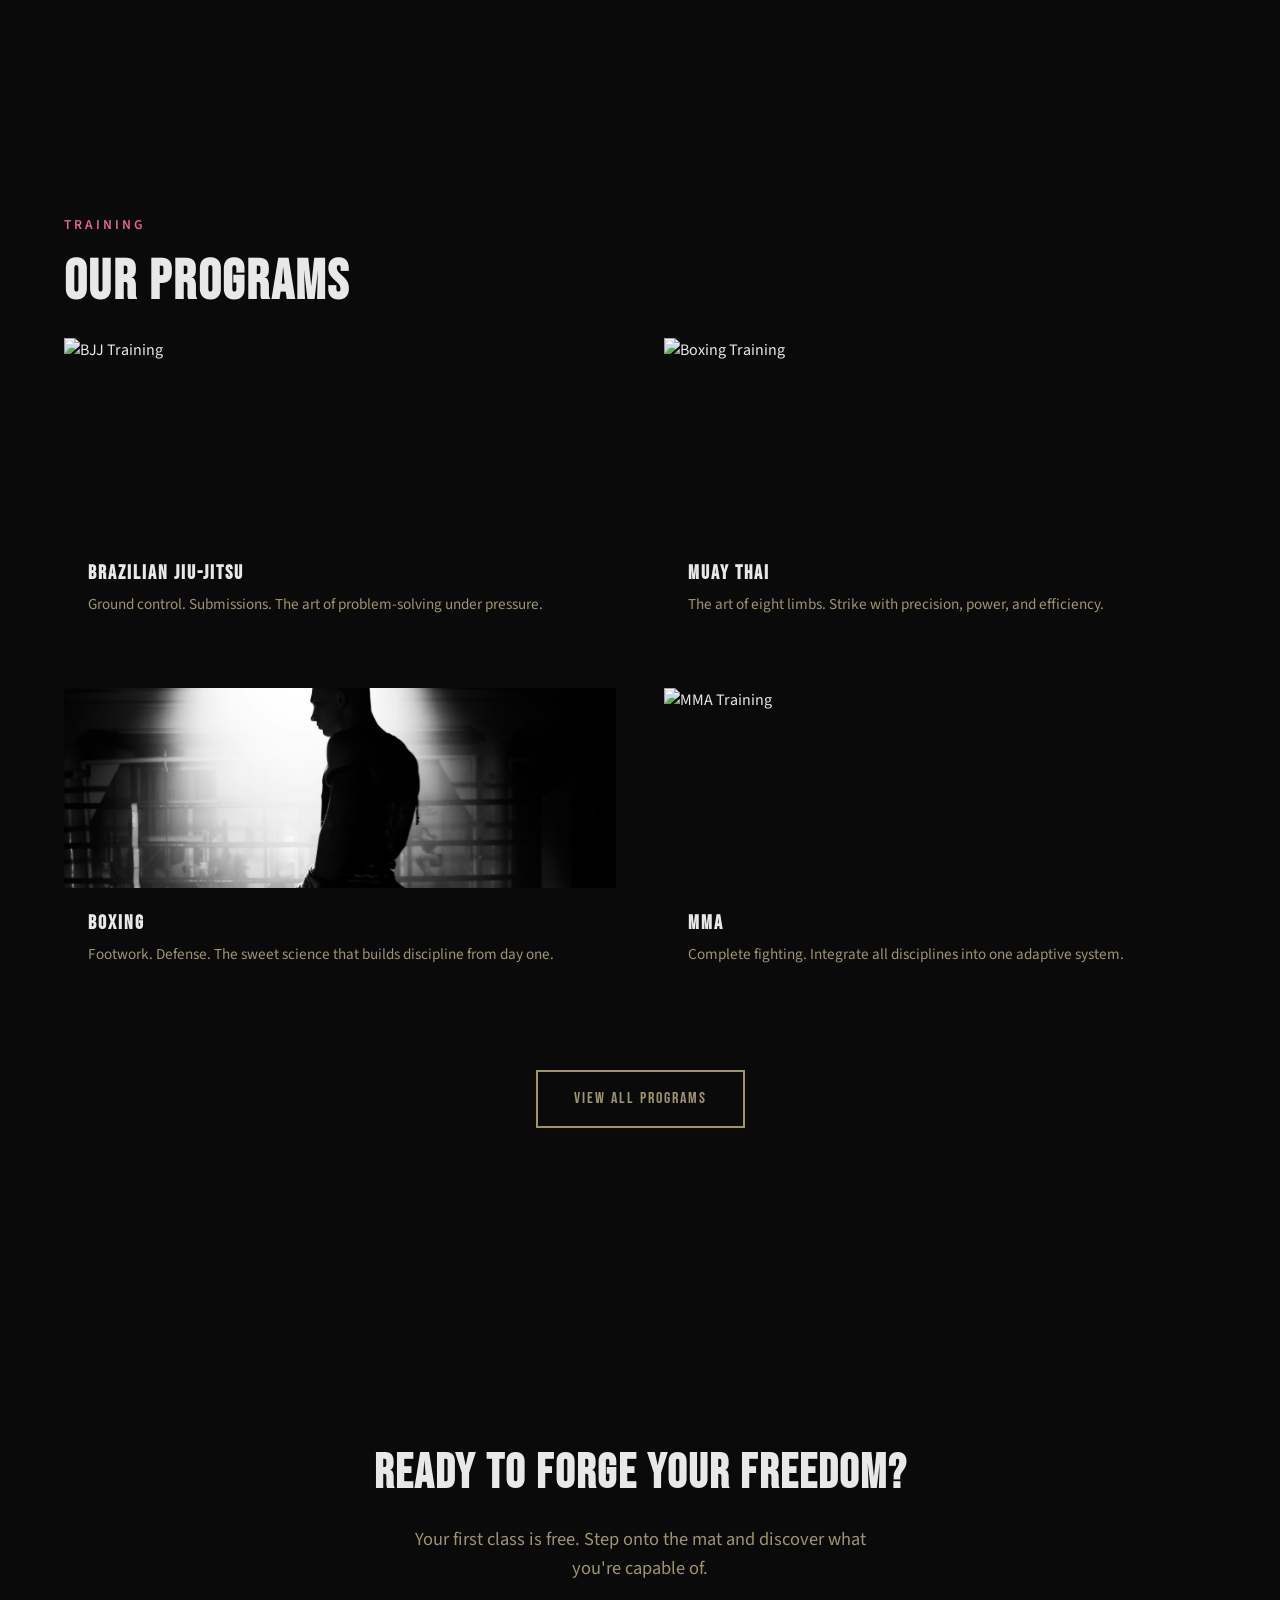
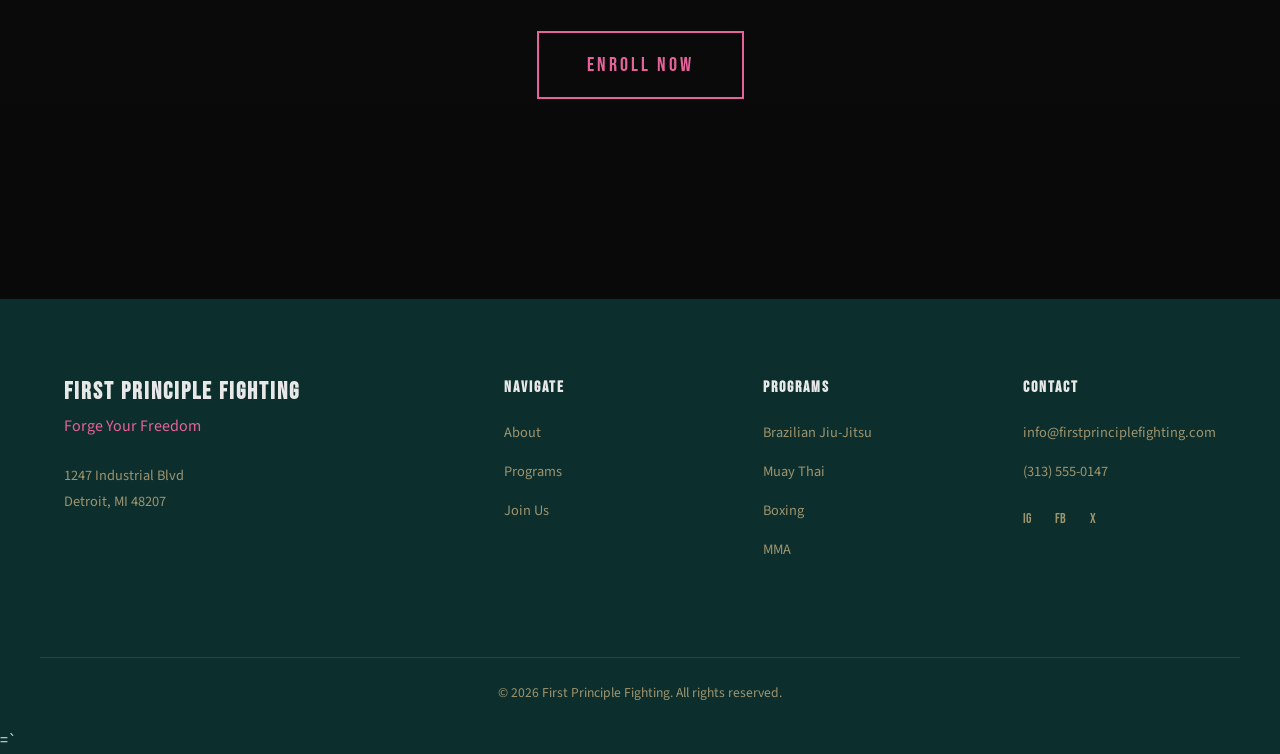
==== commit e417199e: "Update HTML" ====
--- a/index.html
+++ b/index.html
@@ -63,7 +63,7 @@
             <div class="tenet">
                 <span class="tenet-number">03</span>
                 <h3 class="tenet-title">Embrace The Discomfort</h3>
-                <p class="tenet-description">Growth lives on the other side of easy. We don't tap mentally— on the mat or in life.</p>
+                <p class="tenet-description">Growth lives on the other side of what's hard. We don't tap mentally— on the mat or in life.</p>
             </div>
         </div>
     </div>
